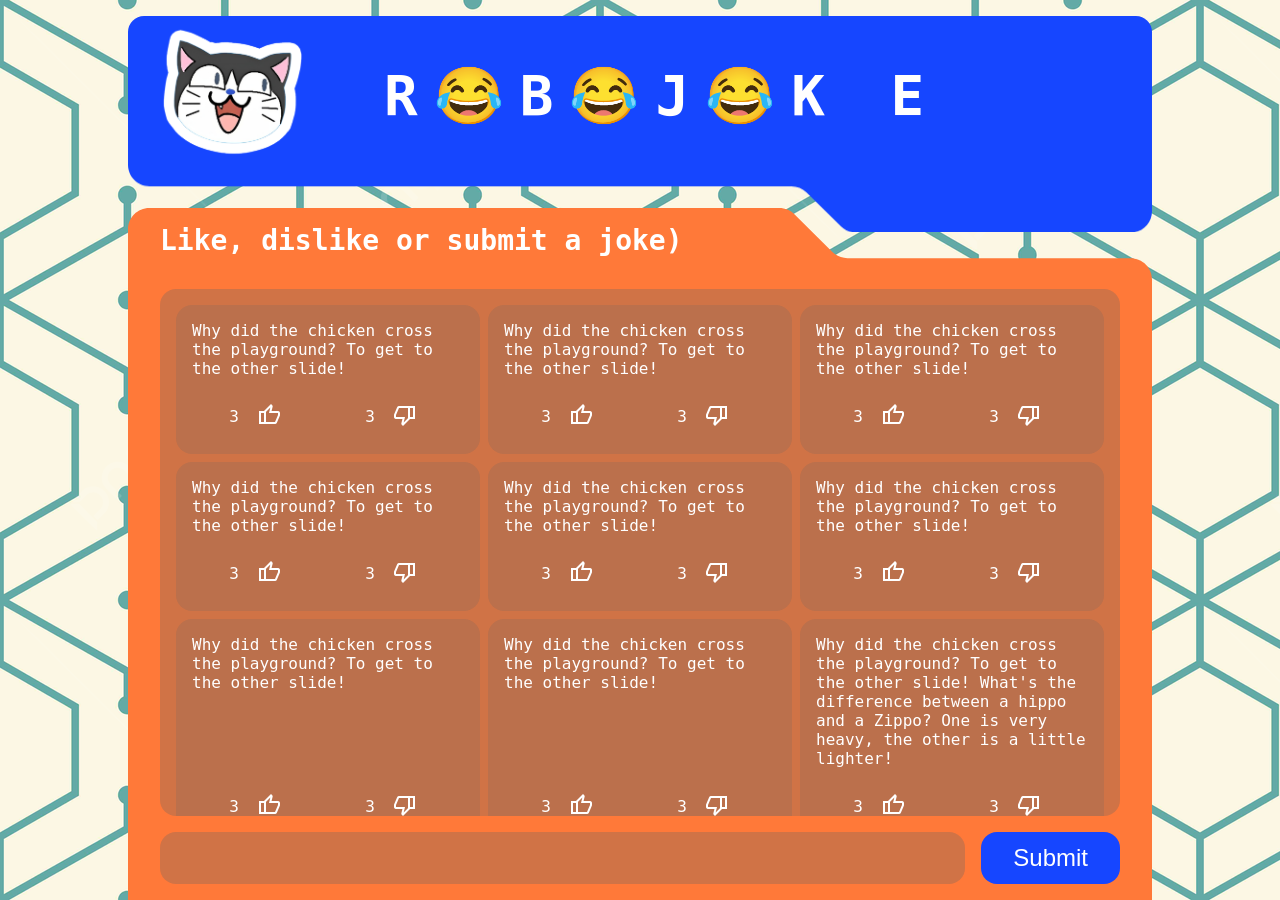
==== index.html @ ca677bb3 "first commit" ====
<!DOCTYPE html>
<html lang="en">
<head>
    <meta charset="UTF-8">
    <meta http-equiv="X-UA-Compatible" content="IE=edge">
    <meta name="viewport" content="width=device-width, initial-scale=1.0">
    <title>R😂B😂J😂K E</title>
    <link rel="preconnect" href="https://fonts.googleapis.com">
    <link rel="preconnect" href="https://fonts.gstatic.com" crossorigin>
    <link href="https://fonts.googleapis.com/css2?family=Inter:wght@400;700&display=swap" rel="stylesheet">
    <link rel="stylesheet" href="https://fonts.googleapis.com/css2?family=Material+Symbols+Outlined:opsz,wght,FILL,GRAD@48,400,0,0" />
    <link rel="stylesheet" href="style.css">
    <link rel="shortcut icon" href="favicon.ico">
</head>
<body>
    <header>
        <img class="header__img" src="logo.png" alt="logo">
        <h1 class="header__title">R😂B😂J😂K E</h1>
    </header>
    <main>
        <h2 class="main__title">Like, dislike or submit a joke)</h2>
        <div class="jokes_container">
            <div class="joke">
                <div class="joke__content">
                    Why did the chicken cross the playground? To get to the other slide!
                </div>
                <div class="joke__footer">
                    <div class="joke__likes">
                        <span>3</span>
                        <button class="joke__btn">
                            <span class="material-symbols-outlined">
                                thumb_up
                            </span>
                        </button>
                    </div>
                    <div class="joke__likes">
                        <span>3</span>
                        <button class="joke__btn">
                            <span class="material-symbols-outlined">
                                thumb_down
                            </span>
                        </button>
                    </div>
                </div>
            </div>

            <div class="joke">
                <div class="joke__content">
                    Why did the chicken cross the playground? To get to the other slide!
                </div>
                <div class="joke__footer">
                    <div class="joke__likes">
                        <span>3</span>
                        <button class="joke__btn">
                            <span class="material-symbols-outlined">
                                thumb_up
                            </span>
                        </button>
                    </div>
                    <div class="joke__likes">
                        <span>3</span>
                        <button class="joke__btn">
                            <span class="material-symbols-outlined">
                                thumb_down
                            </span>
                        </button>
                    </div>
                </div>
            </div>

            <div class="joke">
                <div class="joke__content">
                    Why did the chicken cross the playground? To get to the other slide!
                </div>
                <div class="joke__footer">
                    <div class="joke__likes">
                        <span>3</span>
                        <button class="joke__btn">
                            <span class="material-symbols-outlined">
                                thumb_up
                            </span>
                        </button>
                    </div>
                    <div class="joke__likes">
                        <span>3</span>
                        <button class="joke__btn">
                            <span class="material-symbols-outlined">
                                thumb_down
                            </span>
                        </button>
                    </div>
                </div>
            </div>

            <div class="joke">
                <div class="joke__content">
                    Why did the chicken cross the playground? To get to the other slide!
                </div>
                <div class="joke__footer">
                    <div class="joke__likes">
                        <span>3</span>
                        <button class="joke__btn">
                            <span class="material-symbols-outlined">
                                thumb_up
                            </span>
                        </button>
                    </div>
                    <div class="joke__likes">
                        <span>3</span>
                        <button class="joke__btn">
                            <span class="material-symbols-outlined">
                                thumb_down
                            </span>
                        </button>
                    </div>
                </div>
            </div>  

            <div class="joke">
                <div class="joke__content">
                    Why did the chicken cross the playground? To get to the other slide!
                </div>
                <div class="joke__footer">
                    <div class="joke__likes">
                        <span>3</span>
                        <button class="joke__btn">
                            <span class="material-symbols-outlined">
                                thumb_up
                            </span>
                        </button>
                    </div>
                    <div class="joke__likes">
                        <span>3</span>
                        <button class="joke__btn">
                            <span class="material-symbols-outlined">
                                thumb_down
                            </span>
                        </button>
                    </div>
                </div>
            </div>

            <div class="joke">
                <div class="joke__content">
                    Why did the chicken cross the playground? To get to the other slide!
                </div>
                <div class="joke__footer">
                    <div class="joke__likes">
                        <span>3</span>
                        <button class="joke__btn">
                            <span class="material-symbols-outlined">
                                thumb_up
                            </span>
                        </button>
                    </div>
                    <div class="joke__likes">
                        <span>3</span>
                        <button class="joke__btn">
                            <span class="material-symbols-outlined">
                                thumb_down
                            </span>
                        </button>
                    </div>
                </div>
            </div>

            <div class="joke">
                <div class="joke__content">
                    Why did the chicken cross the playground? To get to the other slide!
                </div>
                <div class="joke__footer">
                    <div class="joke__likes">
                        <span>3</span>
                        <button class="joke__btn">
                            <span class="material-symbols-outlined">
                                thumb_up
                            </span>
                        </button>
                    </div>
                    <div class="joke__likes">
                        <span>3</span>
                        <button class="joke__btn">
                            <span class="material-symbols-outlined">
                                thumb_down
                            </span>
                        </button>
                    </div>
                </div>
            </div>

            <div class="joke">
                <div class="joke__content">
                    Why did the chicken cross the playground? To get to the other slide!
                </div>
                <div class="joke__footer">
                    <div class="joke__likes">
                        <span>3</span>
                        <button class="joke__btn">
                            <span class="material-symbols-outlined">
                                thumb_up
                            </span>
                        </button>
                    </div>
                    <div class="joke__likes">
                        <span>3</span>
                        <button class="joke__btn">
                            <span class="material-symbols-outlined">
                                thumb_down
                            </span>
                        </button>
                    </div>
                </div>
            </div>  

            <div class="joke">
                <div class="joke__content">
                    Why did the chicken cross the playground? To get to the other slide!
                    What's the difference between a hippo and a Zippo? One is very heavy, the other is a little lighter!
                </div>
                <div class="joke__footer">
                    <div class="joke__likes">
                        <span>3</span>
                        <button class="joke__btn">
                            <span class="material-symbols-outlined">
                                thumb_up
                            </span>
                        </button>
                    </div>
                    <div class="joke__likes">
                        <span>3</span>
                        <button class="joke__btn">
                            <span class="material-symbols-outlined">
                                thumb_down
                            </span>
                        </button>
                    </div>
                </div>
            </div>

            <div class="joke">
                <div class="joke__content">
                    Why did the chicken cross the playground? To get to the other slide!
                </div>
                <div class="joke__footer">
                    <div class="joke__likes">
                        <span>3</span>
                        <button class="joke__btn">
                            <span class="material-symbols-outlined">
                                thumb_up
                            </span>
                        </button>
                    </div>
                    <div class="joke__likes">
                        <span>3</span>
                        <button class="joke__btn">
                            <span class="material-symbols-outlined">
                                thumb_down
                            </span>
                        </button>
                    </div>
                </div>
            </div>

            <div class="joke">
                <div class="joke__content">
                    Why did the chicken cross the playground? To get to the other slide!
                </div>
                <div class="joke__footer">
                    <div class="joke__likes">
                        <span>3</span>
                        <button class="joke__btn">
                            <span class="material-symbols-outlined">
                                thumb_up
                            </span>
                        </button>
                    </div>
                    <div class="joke__likes">
                        <span>3</span>
                        <button class="joke__btn">
                            <span class="material-symbols-outlined">
                                thumb_down
                            </span>
                        </button>
                    </div>
                </div>
            </div>

            <div class="joke">
                <div class="joke__content">
                    Why did the chicken cross the playground? To get to the other slide!
                </div>
                <div class="joke__footer">
                    <div class="joke__likes">
                        <span>3</span>
                        <button class="joke__btn">
                            <span class="material-symbols-outlined">
                                thumb_up
                            </span>
                        </button>
                    </div>
                    <div class="joke__likes">
                        <span>3</span>
                        <button class="joke__btn">
                            <span class="material-symbols-outlined">
                                thumb_down
                            </span>
                        </button>
                    </div>
                </div>
            </div>

            <div class="joke">
                <div class="joke__content">
                    Why did the chicken cross the playground? To get to the other slide!
                </div>
                <div class="joke__footer">
                    <div class="joke__likes">
                        <span>3</span>
                        <button class="joke__btn">
                            <span class="material-symbols-outlined">
                                thumb_up
                            </span>
                        </button>
                    </div>
                    <div class="joke__likes">
                        <span>3</span>
                        <button class="joke__btn">
                            <span class="material-symbols-outlined">
                                thumb_down
                            </span>
                        </button>
                    </div>
                </div>
            </div>

        </div>
        <form class="joke_form">
            <input type="text" name="joke" class="joke_form__input">
            <button class="joke_form__btn">Submit</button> 
        </form>
    </main>
</body>
</html>
---- style.css ----
* {
    margin: 0;
    padding: 0;
    box-sizing: border-box;
}

body {
    height: 100vh;
    display: flex;
    flex-direction: column;
    padding: 1rem 10% 0;
    background-color: #eef1f1;
    background-image: url(background.jpg);
    font-family: 'Roboto Mono', monospace;
}

header {
    display: flex;
    align-items: center;
    gap: 5rem;
    padding: 0.5rem 2rem 4rem;
    background-image: url(header.svg);
    background-size: cover;
    background-repeat: no-repeat;
    background-position: bottom;
    margin-bottom: -1.5rem;
    border-radius: 1rem;
}

.header__img {
    height: 9rem;
}

.header__title {
    font-size: 3.5rem;
    color: #fff;
    letter-spacing: 1rem;
}

main {
    background-image: url(main.svg);
    background-size: cover;
    background-repeat: no-repeat;
    background-position: top;
    flex: 1;
    width: 100%;
    display: flex;
    flex-direction: column;
    padding: 1rem 2rem 1rem;
    gap: 1rem;
    color: #fff;
    overflow: hidden;
}

.main__title {
    margin-bottom: 1rem;
    font-size: 1.75rem;
}

.jokes_container {
    flex: 1;
    background-color: rgba(100, 100, 100, 0.3);
    border-radius: 1rem;
    padding: 1rem;
    display: grid;
    grid-template-columns: repeat(3, 1fr);
    gap: 0.5rem;
    overflow: auto;
}

.jokes_container::-webkit-scrollbar {
    width: 10px;
}
  
.jokes_container::-webkit-scrollbar-thumb {
    border-radius: 1rem;
    background-color: #fff;
}

.joke {
    padding: 1rem;
    background-color: rgba(100, 100, 100, 0.2);
    border-radius: 1rem;
    display: flex;
    flex-direction: column;
    justify-content: space-between;
    gap: 1rem;
}

.joke__footer {
    display: flex;
    justify-content: space-around;
}

.joke__likes {
    display: flex;
    align-items: center;
    gap: 0.5rem;
}

.joke__btn {
    background: 0;
    border: 0;
    color: #fff;
    cursor: pointer;
}

.joke_form {
    display: flex;
    gap: 1rem;
}

.joke_form__input {
    flex: 1;
    min-width: 100px;
    background-color: rgba(100, 100, 100, 0.3);
    border: none;
    border-radius: 1rem;
    font-size: 1.5rem;
    padding: 0.75rem;
    outline-color: transparent;
    color: #fff;
}

.joke_form__btn {
    background-color: #1646FF;
    border: none;
    padding: 0 2rem;
    border-radius: 1rem;
    color: #fff;
    font-size: 1.5rem;
    cursor: pointer;
    box-shadow: 0;
    transition: box-shadow .25s;
}

.joke_form__btn:hover,
.joke_form__btn:focus {
    box-shadow: 0 0 0 3px #fff;
}

/* Ripple effect */
.joke__btn {
    background-position: center;
    transition: all 0.5s;
    height: 2.75rem;
    width: 2.75rem;
    border-radius: 125px;
}

.joke__btn:hover {
    background: #ffffff99 radial-gradient(circle, transparent 1%, #ffffff99 1%) center/15000%;
    color: #4e4e4e;
}

.joke__btn:active {
    background-color: #1646FF;
    background-size: 100%;
    transition: all 0s;
}

@media (max-width: 1080px) {

    body {
        padding: 1rem 1rem 0;
    }
    
    .header__title {
        font-size: 3rem;
        letter-spacing: 0;
    }

    .jokes_container {
        grid-template-columns: 1fr 1fr;
    }

}

@media (max-width: 800px) {

    body {
        padding: 0;
    }

    header {
        background: #1646FF;
        gap: 0.5rem;
        padding: 1rem 0.5rem 2rem;
    }

    main {
        background: #FF7939;
    }

    .jokes_container {
        grid-template-columns: 1fr;
    }

}
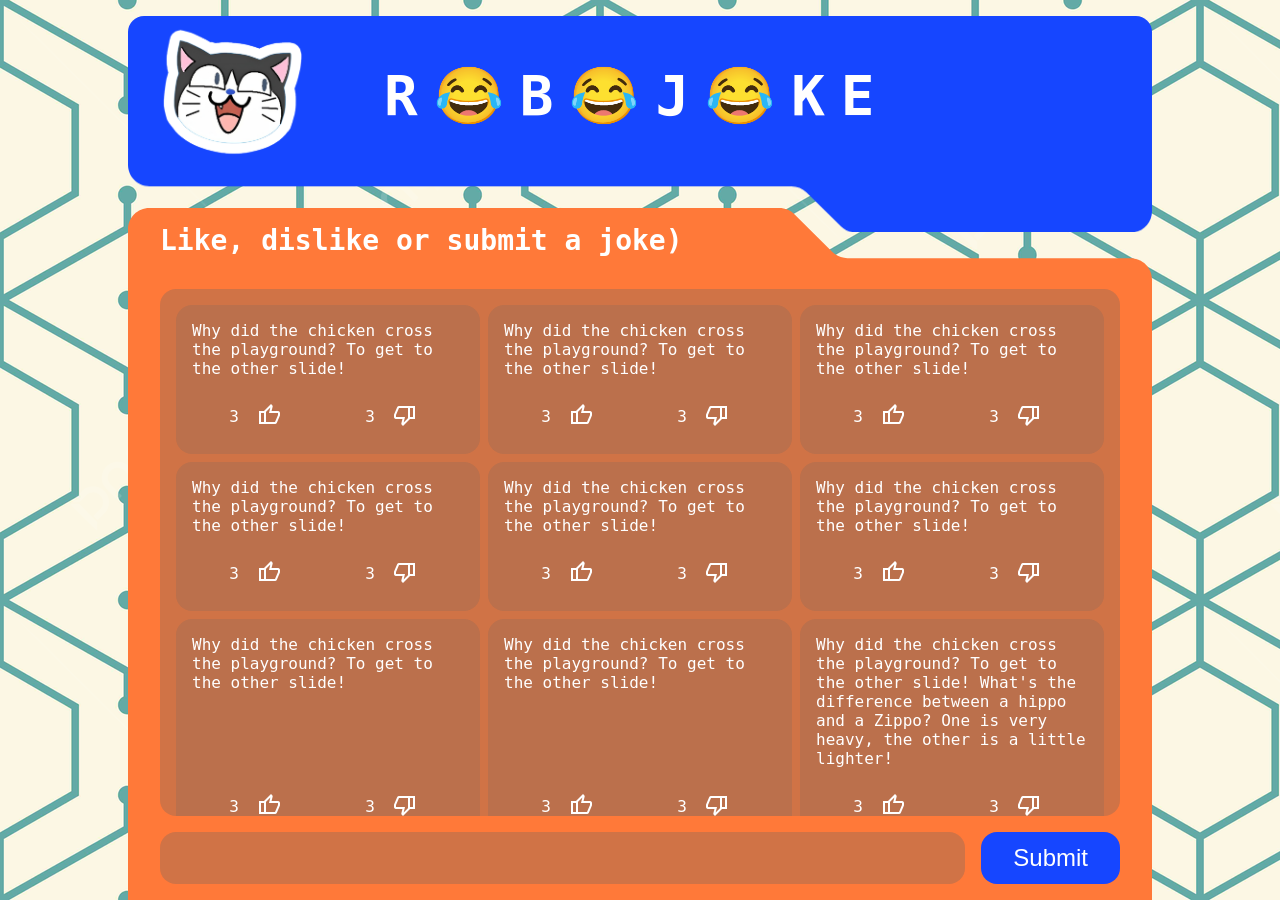
==== commit 252f2b4b: "fix for mobile" ====
--- a/index.html
+++ b/index.html
@@ -4,7 +4,7 @@
     <meta charset="UTF-8">
     <meta http-equiv="X-UA-Compatible" content="IE=edge">
     <meta name="viewport" content="width=device-width, initial-scale=1.0">
-    <title>R😂B😂J😂K E</title>
+    <title>R😂B😂J😂KE</title>
     <link rel="preconnect" href="https://fonts.googleapis.com">
     <link rel="preconnect" href="https://fonts.gstatic.com" crossorigin>
     <link href="https://fonts.googleapis.com/css2?family=Inter:wght@400;700&display=swap" rel="stylesheet">
@@ -15,7 +15,7 @@
 <body>
     <header>
         <img class="header__img" src="logo.png" alt="logo">
-        <h1 class="header__title">R😂B😂J😂K E</h1>
+        <h1 class="header__title">R😂B😂J😂KE</h1>
     </header>
     <main>
         <h2 class="main__title">Like, dislike or submit a joke)</h2>
--- a/style.css
+++ b/style.css
@@ -5,7 +5,8 @@
 }
 
 body {
-    height: 100vh;
+    height: 100%;
+    position:fixed;
     display: flex;
     flex-direction: column;
     padding: 1rem 10% 0;
@@ -188,12 +189,24 @@
         padding: 1rem 0.5rem 2rem;
     }
 
+    .header__title {
+        font-size: 1.75rem;
+    }
+
     main {
         background: #FF7939;
+        padding: 0.5rem;
     }
 
     .jokes_container {
         grid-template-columns: 1fr;
+        padding: 0;
+        background: transparent;
+    }
+
+    .joke_form__btn {
+        font-size: 1rem;
+        padding: 0 0.5rem;
     }
 
 }
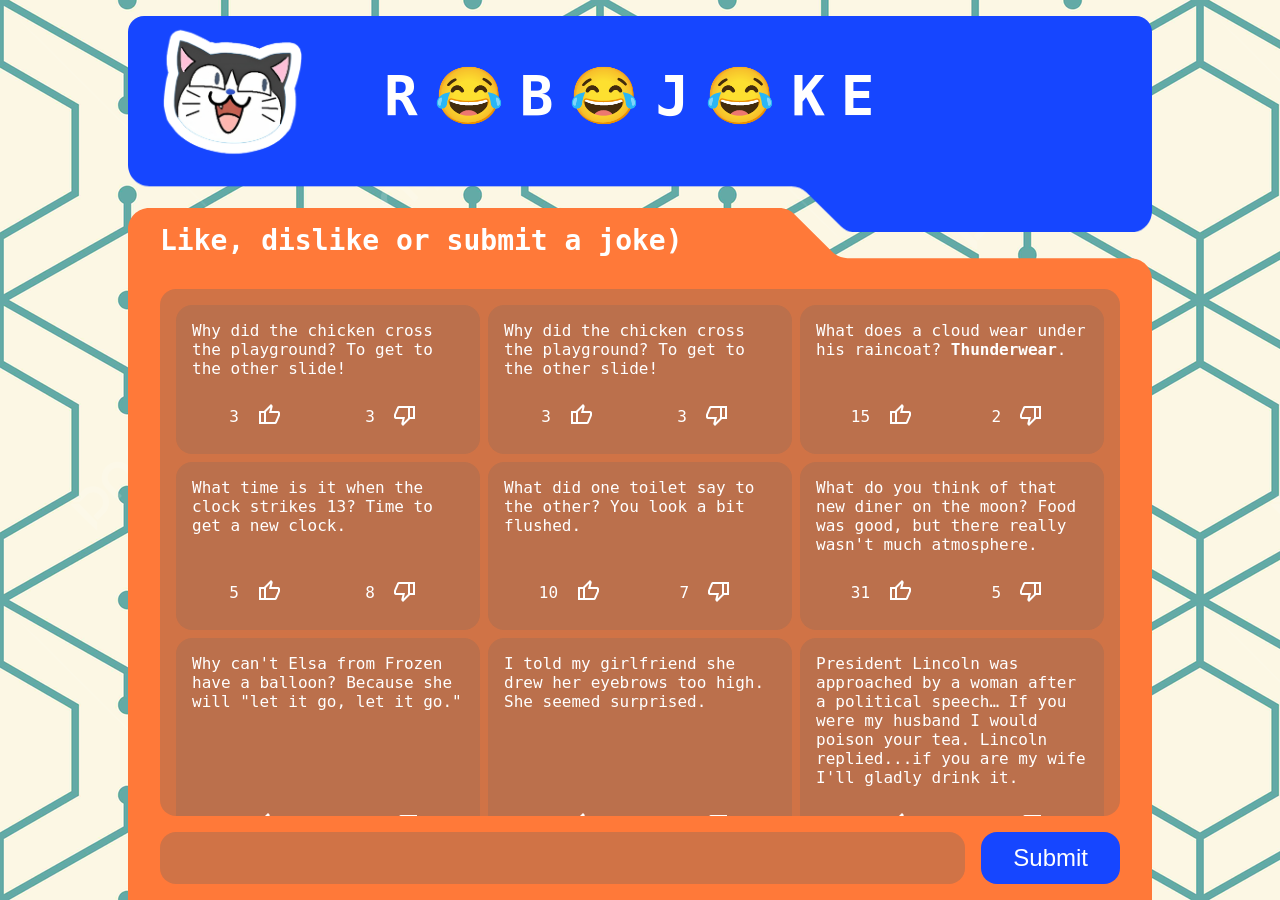
==== commit 6337b94c: "add jokes" ====
--- a/index.html
+++ b/index.html
@@ -70,43 +70,43 @@
 
             <div class="joke">
                 <div class="joke__content">
-                    Why did the chicken cross the playground? To get to the other slide!
-                </div>
-                <div class="joke__footer">
-                    <div class="joke__likes">
-                        <span>3</span>
-                        <button class="joke__btn">
-                            <span class="material-symbols-outlined">
-                                thumb_up
-                            </span>
-                        </button>
-                    </div>
-                    <div class="joke__likes">
-                        <span>3</span>
-                        <button class="joke__btn">
-                            <span class="material-symbols-outlined">
-                                thumb_down
-                            </span>
-                        </button>
-                    </div>
-                </div>
-            </div>
-
-            <div class="joke">
-                <div class="joke__content">
-                    Why did the chicken cross the playground? To get to the other slide!
-                </div>
-                <div class="joke__footer">
-                    <div class="joke__likes">
-                        <span>3</span>
-                        <button class="joke__btn">
-                            <span class="material-symbols-outlined">
-                                thumb_up
-                            </span>
-                        </button>
-                    </div>
-                    <div class="joke__likes">
-                        <span>3</span>
+                    What does a cloud wear under his raincoat? <strong>Thunderwear</strong>.
+                </div>
+                <div class="joke__footer">
+                    <div class="joke__likes">
+                        <span>15</span>
+                        <button class="joke__btn">
+                            <span class="material-symbols-outlined">
+                                thumb_up
+                            </span>
+                        </button>
+                    </div>
+                    <div class="joke__likes">
+                        <span>2</span>
+                        <button class="joke__btn">
+                            <span class="material-symbols-outlined">
+                                thumb_down
+                            </span>
+                        </button>
+                    </div>
+                </div>
+            </div>
+
+            <div class="joke">
+                <div class="joke__content">
+                    What time is it when the clock strikes 13? Time to get a new clock.
+                </div>
+                <div class="joke__footer">
+                    <div class="joke__likes">
+                        <span>5</span>
+                        <button class="joke__btn">
+                            <span class="material-symbols-outlined">
+                                thumb_up
+                            </span>
+                        </button>
+                    </div>
+                    <div class="joke__likes">
+                        <span>8</span>
                         <button class="joke__btn">
                             <span class="material-symbols-outlined">
                                 thumb_down
@@ -118,83 +118,83 @@
 
             <div class="joke">
                 <div class="joke__content">
-                    Why did the chicken cross the playground? To get to the other slide!
-                </div>
-                <div class="joke__footer">
-                    <div class="joke__likes">
-                        <span>3</span>
-                        <button class="joke__btn">
-                            <span class="material-symbols-outlined">
-                                thumb_up
-                            </span>
-                        </button>
-                    </div>
-                    <div class="joke__likes">
-                        <span>3</span>
-                        <button class="joke__btn">
-                            <span class="material-symbols-outlined">
-                                thumb_down
-                            </span>
-                        </button>
-                    </div>
-                </div>
-            </div>
-
-            <div class="joke">
-                <div class="joke__content">
-                    Why did the chicken cross the playground? To get to the other slide!
-                </div>
-                <div class="joke__footer">
-                    <div class="joke__likes">
-                        <span>3</span>
-                        <button class="joke__btn">
-                            <span class="material-symbols-outlined">
-                                thumb_up
-                            </span>
-                        </button>
-                    </div>
-                    <div class="joke__likes">
-                        <span>3</span>
-                        <button class="joke__btn">
-                            <span class="material-symbols-outlined">
-                                thumb_down
-                            </span>
-                        </button>
-                    </div>
-                </div>
-            </div>
-
-            <div class="joke">
-                <div class="joke__content">
-                    Why did the chicken cross the playground? To get to the other slide!
-                </div>
-                <div class="joke__footer">
-                    <div class="joke__likes">
-                        <span>3</span>
-                        <button class="joke__btn">
-                            <span class="material-symbols-outlined">
-                                thumb_up
-                            </span>
-                        </button>
-                    </div>
-                    <div class="joke__likes">
-                        <span>3</span>
-                        <button class="joke__btn">
-                            <span class="material-symbols-outlined">
-                                thumb_down
-                            </span>
-                        </button>
-                    </div>
-                </div>
-            </div>
-
-            <div class="joke">
-                <div class="joke__content">
-                    Why did the chicken cross the playground? To get to the other slide!
-                </div>
-                <div class="joke__footer">
-                    <div class="joke__likes">
-                        <span>3</span>
+                    What did one toilet say to the other? You look a bit flushed.
+                </div>
+                <div class="joke__footer">
+                    <div class="joke__likes">
+                        <span>10</span>
+                        <button class="joke__btn">
+                            <span class="material-symbols-outlined">
+                                thumb_up
+                            </span>
+                        </button>
+                    </div>
+                    <div class="joke__likes">
+                        <span>7</span>
+                        <button class="joke__btn">
+                            <span class="material-symbols-outlined">
+                                thumb_down
+                            </span>
+                        </button>
+                    </div>
+                </div>
+            </div>
+
+            <div class="joke">
+                <div class="joke__content">
+                    What do you think of that new diner on the moon? Food was good, but there really wasn't much atmosphere.
+                </div>
+                <div class="joke__footer">
+                    <div class="joke__likes">
+                        <span>31</span>
+                        <button class="joke__btn">
+                            <span class="material-symbols-outlined">
+                                thumb_up
+                            </span>
+                        </button>
+                    </div>
+                    <div class="joke__likes">
+                        <span>5</span>
+                        <button class="joke__btn">
+                            <span class="material-symbols-outlined">
+                                thumb_down
+                            </span>
+                        </button>
+                    </div>
+                </div>
+            </div>
+
+            <div class="joke">
+                <div class="joke__content">
+                    Why can't Elsa from Frozen have a balloon? Because she will "let it go, let it go."
+                </div>
+                <div class="joke__footer">
+                    <div class="joke__likes">
+                        <span>1</span>
+                        <button class="joke__btn">
+                            <span class="material-symbols-outlined">
+                                thumb_up
+                            </span>
+                        </button>
+                    </div>
+                    <div class="joke__likes">
+                        <span>23</span>
+                        <button class="joke__btn">
+                            <span class="material-symbols-outlined">
+                                thumb_down
+                            </span>
+                        </button>
+                    </div>
+                </div>
+            </div>
+
+            <div class="joke">
+                <div class="joke__content">
+                    I told my girlfriend she drew her eyebrows too high. She seemed surprised.
+                </div>
+                <div class="joke__footer">
+                    <div class="joke__likes">
+                        <span>5</span>
                         <button class="joke__btn">
                             <span class="material-symbols-outlined">
                                 thumb_up
@@ -214,104 +214,103 @@
 
             <div class="joke">
                 <div class="joke__content">
-                    Why did the chicken cross the playground? To get to the other slide!
-                    What's the difference between a hippo and a Zippo? One is very heavy, the other is a little lighter!
-                </div>
-                <div class="joke__footer">
-                    <div class="joke__likes">
-                        <span>3</span>
-                        <button class="joke__btn">
-                            <span class="material-symbols-outlined">
-                                thumb_up
-                            </span>
-                        </button>
-                    </div>
-                    <div class="joke__likes">
-                        <span>3</span>
-                        <button class="joke__btn">
-                            <span class="material-symbols-outlined">
-                                thumb_down
-                            </span>
-                        </button>
-                    </div>
-                </div>
-            </div>
-
-            <div class="joke">
-                <div class="joke__content">
-                    Why did the chicken cross the playground? To get to the other slide!
-                </div>
-                <div class="joke__footer">
-                    <div class="joke__likes">
-                        <span>3</span>
-                        <button class="joke__btn">
-                            <span class="material-symbols-outlined">
-                                thumb_up
-                            </span>
-                        </button>
-                    </div>
-                    <div class="joke__likes">
-                        <span>3</span>
-                        <button class="joke__btn">
-                            <span class="material-symbols-outlined">
-                                thumb_down
-                            </span>
-                        </button>
-                    </div>
-                </div>
-            </div>
-
-            <div class="joke">
-                <div class="joke__content">
-                    Why did the chicken cross the playground? To get to the other slide!
-                </div>
-                <div class="joke__footer">
-                    <div class="joke__likes">
-                        <span>3</span>
-                        <button class="joke__btn">
-                            <span class="material-symbols-outlined">
-                                thumb_up
-                            </span>
-                        </button>
-                    </div>
-                    <div class="joke__likes">
-                        <span>3</span>
-                        <button class="joke__btn">
-                            <span class="material-symbols-outlined">
-                                thumb_down
-                            </span>
-                        </button>
-                    </div>
-                </div>
-            </div>
-
-            <div class="joke">
-                <div class="joke__content">
-                    Why did the chicken cross the playground? To get to the other slide!
-                </div>
-                <div class="joke__footer">
-                    <div class="joke__likes">
-                        <span>3</span>
-                        <button class="joke__btn">
-                            <span class="material-symbols-outlined">
-                                thumb_up
-                            </span>
-                        </button>
-                    </div>
-                    <div class="joke__likes">
-                        <span>3</span>
-                        <button class="joke__btn">
-                            <span class="material-symbols-outlined">
-                                thumb_down
-                            </span>
-                        </button>
-                    </div>
-                </div>
-            </div>
-
-            <div class="joke">
-                <div class="joke__content">
-                    Why did the chicken cross the playground? To get to the other slide!
+                    President Lincoln was approached by a woman after a political speech… If you were my husband I would poison your tea. Lincoln replied...if you are my wife I'll gladly drink it.
+                </div>
+                <div class="joke__footer">
+                    <div class="joke__likes">
+                        <span>17</span>
+                        <button class="joke__btn">
+                            <span class="material-symbols-outlined">
+                                thumb_up
+                            </span>
+                        </button>
+                    </div>
+                    <div class="joke__likes">
+                        <span>0</span>
+                        <button class="joke__btn">
+                            <span class="material-symbols-outlined">
+                                thumb_down
+                            </span>
+                        </button>
+                    </div>
+                </div>
+            </div>
+
+            <div class="joke">
+                <div class="joke__content">
+                    What do you call a nose with no body? No body nose
+                </div>
+                <div class="joke__footer">
+                    <div class="joke__likes">
+                        <span>15</span>
+                        <button class="joke__btn">
+                            <span class="material-symbols-outlined">
+                                thumb_up
+                            </span>
+                        </button>
+                    </div>
+                    <div class="joke__likes">
+                        <span>2</span>
+                        <button class="joke__btn">
+                            <span class="material-symbols-outlined">
+                                thumb_down
+                            </span>
+                        </button>
+                    </div>
+                </div>
+            </div>
+
+            <div class="joke">
+                <div class="joke__content">
+                    Why does snoop Dogg use an umbrella? Fo-Drizzle.
+                </div>
+                <div class="joke__footer">
+                    <div class="joke__likes">
+                        <span>3</span>
+                        <button class="joke__btn">
+                            <span class="material-symbols-outlined">
+                                thumb_up
+                            </span>
+                        </button>
+                    </div>
+                    <div class="joke__likes">
+                        <span>3</span>
+                        <button class="joke__btn">
+                            <span class="material-symbols-outlined">
+                                thumb_down
+                            </span>
+                        </button>
+                    </div>
+                </div>
+            </div>
+
+            <div class="joke">
+                <div class="joke__content">
+                    Me: Would you like to be the sun in my life? <br> Her: Awww... Yes!!! <br> Me: Good then stay 92.96 million miles away from me
+                </div>
+                <div class="joke__footer">
+                    <div class="joke__likes">
+                        <span>8</span>
+                        <button class="joke__btn">
+                            <span class="material-symbols-outlined">
+                                thumb_up
+                            </span>
+                        </button>
+                    </div>
+                    <div class="joke__likes">
+                        <span>3</span>
+                        <button class="joke__btn">
+                            <span class="material-symbols-outlined">
+                                thumb_down
+                            </span>
+                        </button>
+                    </div>
+                </div>
+            </div>
+
+            <div class="joke">
+                <div class="joke__content">
+                    Why are frogs always so happy? They eat whatever bugs them
                 </div>
                 <div class="joke__footer">
                     <div class="joke__likes">
--- a/style.css
+++ b/style.css
@@ -6,6 +6,7 @@
 
 body {
     height: 100%;
+    width: 100%;
     position:fixed;
     display: flex;
     flex-direction: column;
@@ -187,6 +188,7 @@
         background: #1646FF;
         gap: 0.5rem;
         padding: 1rem 0.5rem 2rem;
+        border-radius: 0;
     }
 
     .header__title {
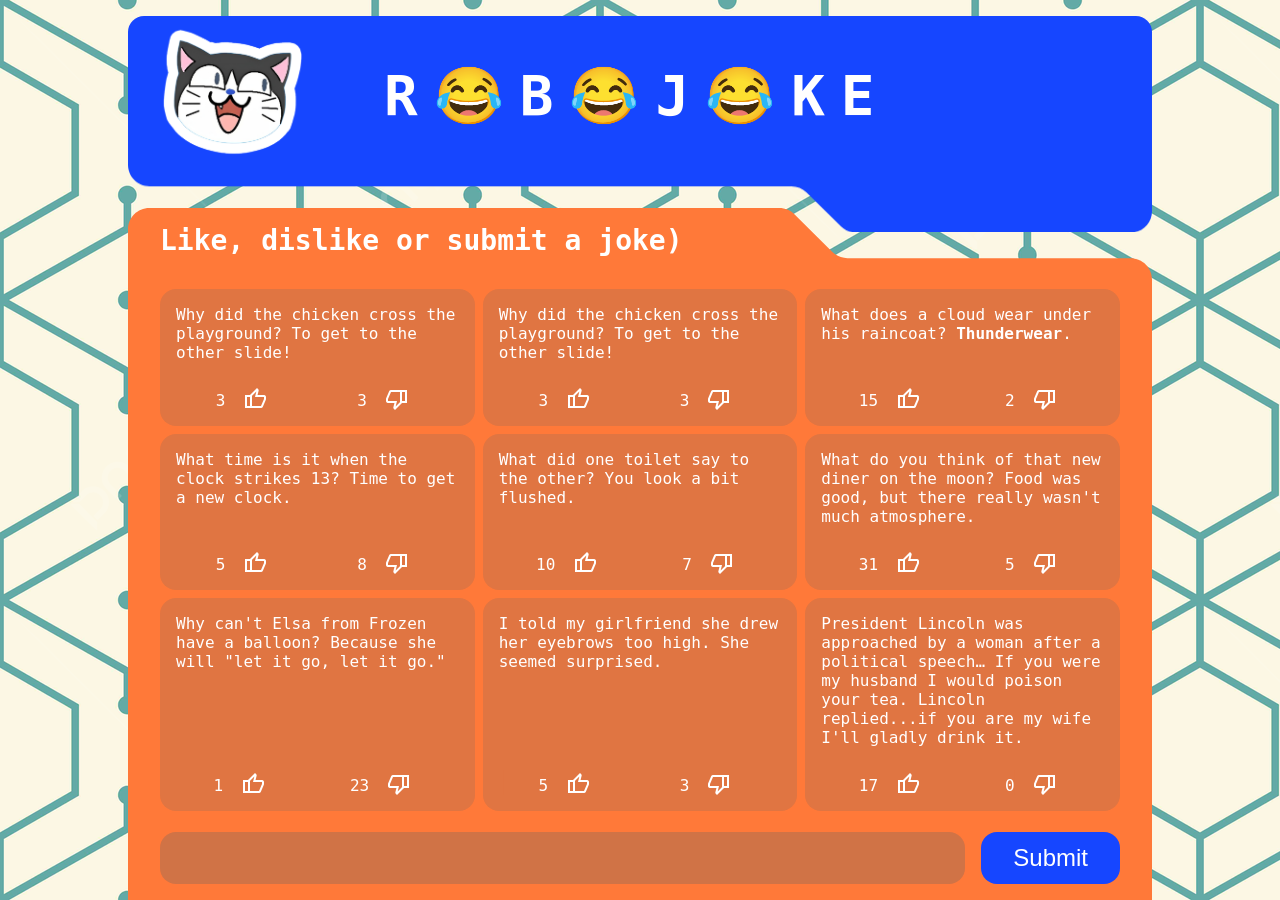
==== commit 4cd791d8: "Change structure" ====
--- a/index.html
+++ b/index.html
@@ -338,5 +338,6 @@
             <button class="joke_form__btn">Submit</button> 
         </form>
     </main>
+    <script src="script.js"></script>
 </body>
 </html>
--- a/style.css
+++ b/style.css
@@ -61,9 +61,6 @@
 
 .jokes_container {
     flex: 1;
-    background-color: rgba(100, 100, 100, 0.3);
-    border-radius: 1rem;
-    padding: 1rem;
     display: grid;
     grid-template-columns: repeat(3, 1fr);
     gap: 0.5rem;
@@ -80,7 +77,7 @@
 }
 
 .joke {
-    padding: 1rem;
+    padding: 1rem 1rem 0.25rem;
     background-color: rgba(100, 100, 100, 0.2);
     border-radius: 1rem;
     display: flex;
@@ -202,8 +199,6 @@
 
     .jokes_container {
         grid-template-columns: 1fr;
-        padding: 0;
-        background: transparent;
     }
 
     .joke_form__btn {
@@ -211,4 +206,18 @@
         padding: 0 0.5rem;
     }
 
+}
+
+
+
+
+main {
+    /* flex: 1; or other fixed height */
+    overflow: hidden;
+}
+
+.jokes_container {
+    overflow: auto;
+    display: grid;
+    grid-template-columns: 1fr 1fr 1fr;
 }
